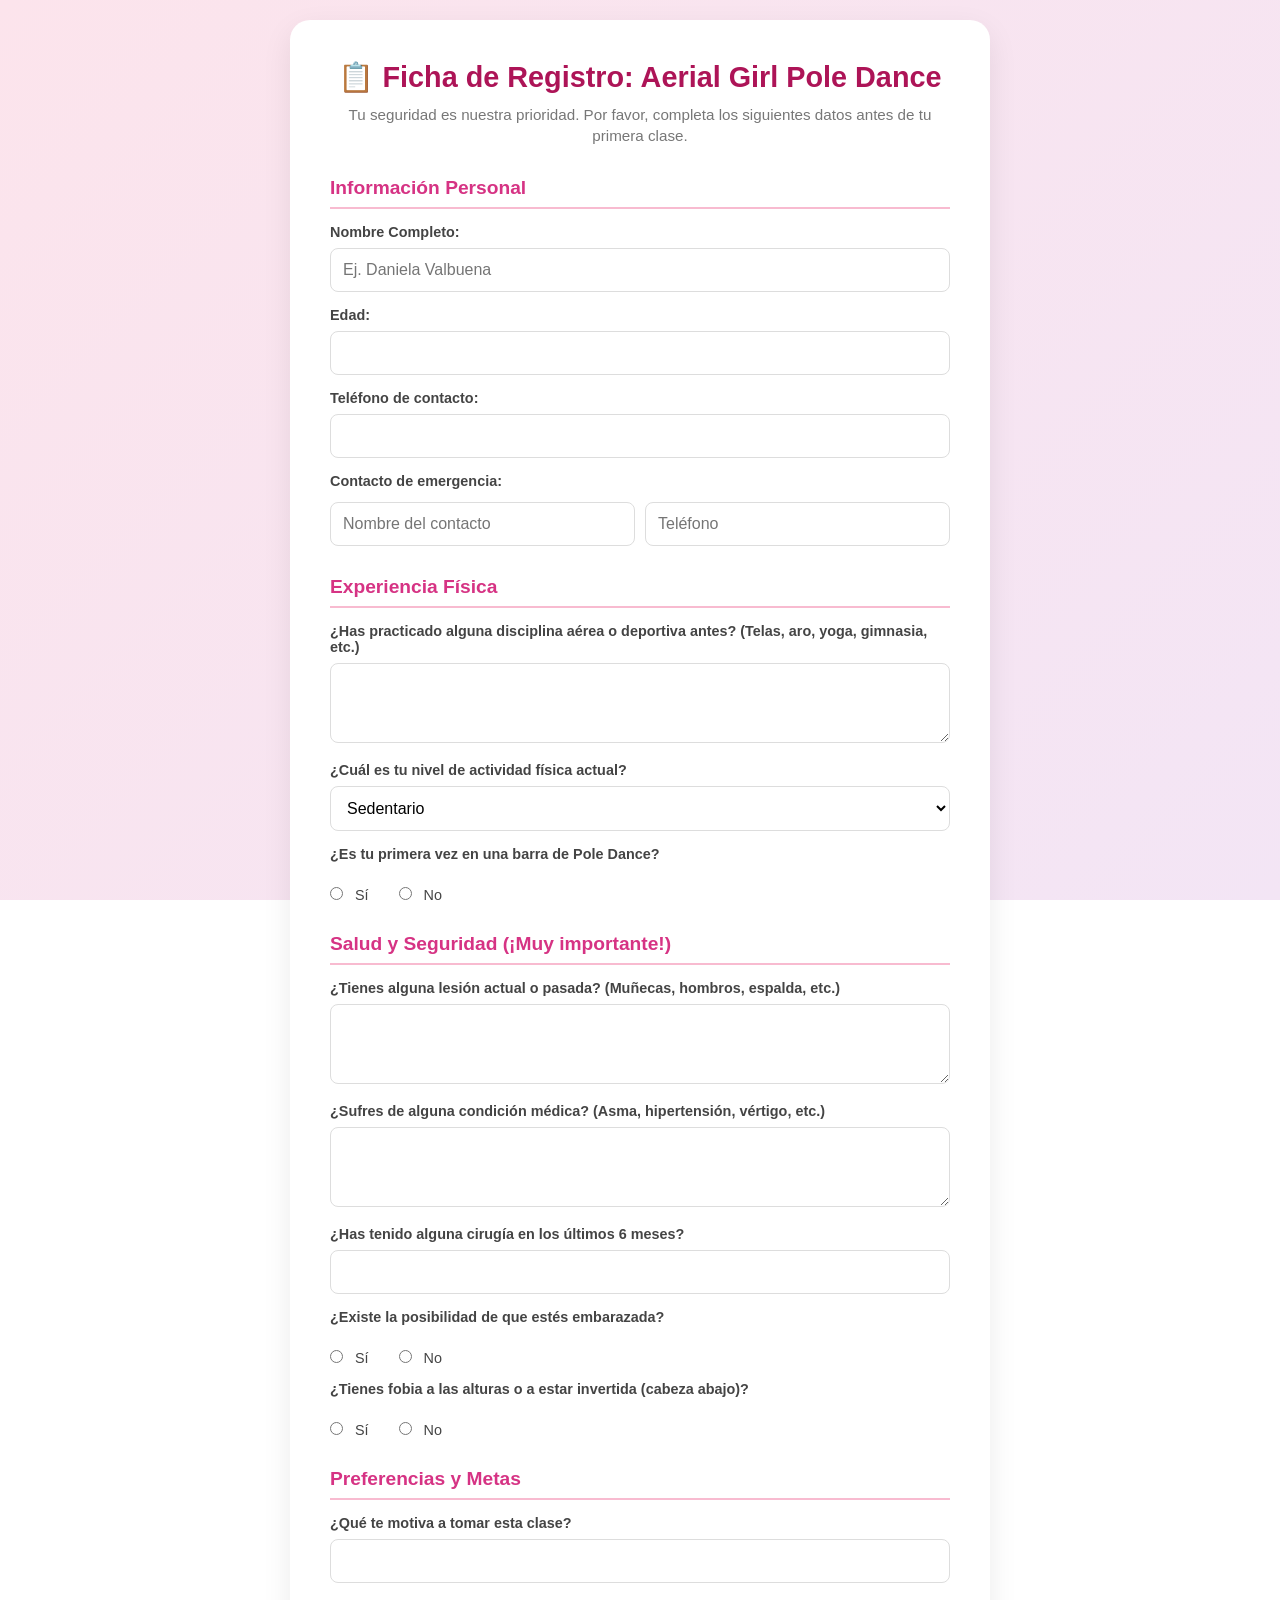
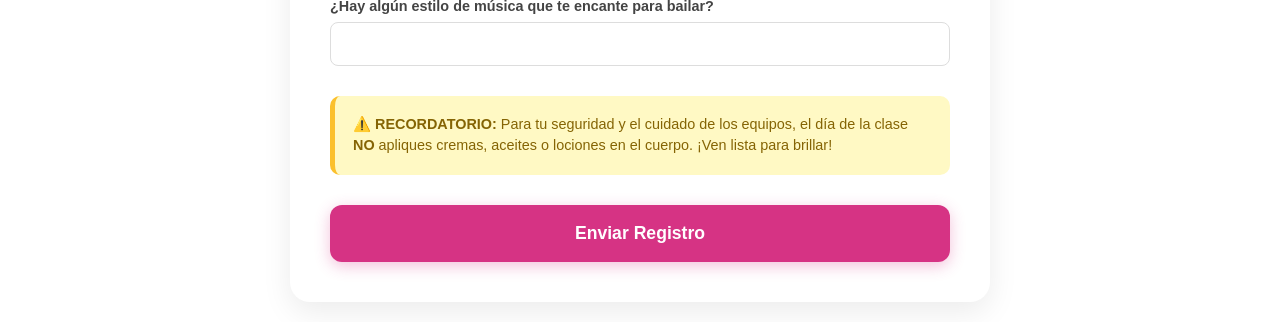
==== index.html @ f77f1cb7 "Primer despliegue del formulario" ====
<!DOCTYPE html>
<html lang="es">
<head>
    <meta charset="UTF-8">
    <meta name="viewport" content="width=device-width, initial-scale=1.0">
    <title>Registro Aerial Girl Pole Dance</title>
    <link rel="stylesheet" href="style.css">
</head>
<body>

    <div class="form-container">
        <h1>📋 Ficha de Registro: Aerial Girl Pole Dance</h1>
        <p class="intro">Tu seguridad es nuestra prioridad. Por favor, completa los siguientes datos antes de tu primera clase.</p>

        <form name="registro-clases" method="POST" data-netlify="true">
            
            <section>
                <h3>Información Personal</h3>
                <label>Nombre Completo:</label>
                <input type="text" name="nombre" placeholder="Ej. Daniela Valbuena" required>
                
                <label>Edad:</label>
                <input type="number" name="edad" required>
                
                <label>Teléfono de contacto:</label>
                <input type="tel" name="telefono" required>
                
                <label>Contacto de emergencia:</label>
                <div class="input-row">
                    <input type="text" name="emergencia_nombre" placeholder="Nombre del contacto" required>
                    <input type="tel" name="emergencia_telefono" placeholder="Teléfono" required>
                </div>
            </section>

            <section>
                <h3>Experiencia Física</h3>
                <label>¿Has practicado alguna disciplina aérea o deportiva antes? (Telas, aro, yoga, gimnasia, etc.)</label>
                <textarea name="experiencia_previa"></textarea>
                
                <label>¿Cuál es tu nivel de actividad física actual?</label>
                <select name="nivel_actividad">
                    <option value="sedentario">Sedentario</option>
                    <option value="ocasional">Ocasional</option>
                    <option value="activo">Activo</option>
                    <option value="atleta">Atleta</option>
                </select>
                
                <label>¿Es tu primera vez en una barra de Pole Dance?</label>
                <div class="radio-group">
                    <label style="font-weight: normal;"><input type="radio" name="primera_vez" value="si"> Sí</label>
                    <label style="font-weight: normal;"><input type="radio" name="primera_vez" value="no"> No</label>
                </div>
            </section>

            <section>
                <h3>Salud y Seguridad (¡Muy importante!)</h3>
                <label>¿Tienes alguna lesión actual o pasada? (Muñecas, hombros, espalda, etc.)</label>
                <textarea name="lesiones"></textarea>
                
                <label>¿Sufres de alguna condición médica? (Asma, hipertensión, vértigo, etc.)</label>
                <textarea name="condiciones_medicas"></textarea>
                
                <label>¿Has tenido alguna cirugía en los últimos 6 meses?</label>
                <input type="text" name="cirugias">
                
                <label>¿Existe la posibilidad de que estés embarazada?</label>
                <div class="radio-group">
                    <label style="font-weight: normal;">
                        <input type="radio" name="embarazo" value="si" required> Sí
                    </label>
                    <label style="font-weight: normal;">
                        <input type="radio" name="embarazo" value="no" required> No
                    </label>
                </div>
                
                <label>¿Tienes fobia a las alturas o a estar invertida (cabeza abajo)?</label>
                <div class="radio-group">
                    <label style="font-weight: normal;">
                        <input type="radio" name="fobias" value="si" required> Sí
                    </label>
                    <label style="font-weight: normal;">
                        <input type="radio" name="fobias" value="no" required> No
                    </label>
                </div>
            </section>

            <section>
                <h3>Preferencias y Metas</h3>
                <label>¿Qué te motiva a tomar esta clase?</label>
                <input type="text" name="motivacion">
                
                <label>¿Hay algún estilo de música que te encante para bailar?</label>
                <input type="text" name="musica">
            </section>

            <div class="alert-box">
                <strong>⚠️ RECORDATORIO:</strong> 
                Para tu seguridad y el cuidado de los equipos, el día de la clase <strong>NO</strong> apliques cremas, aceites o lociones en el cuerpo. ¡Ven lista para brillar!
            </div>

            <button type="submit">Enviar Registro</button>
        </form>
    </div>

</body>
</html>
---- style.css ----
/* Reset y estilos base */
* {
    box-sizing: border-box;
    margin: 0;
    padding: 0;
}

body {
    font-family: 'Segoe UI', Arial, sans-serif;
    /* Color suave de fondo con degradado pastel */
    background: linear-gradient(135deg, #fce4ec 0%, #f3e5f5 100%);
    background-attachment: fixed;
    display: flex;
    justify-content: center;
    align-items: center;
    min-height: 100vh;
    padding: 20px;
    color: #333;
}

/* Contenedor del formulario */
.form-container {
    background: #ffffff;
    padding: 40px;
    border-radius: 20px;
    box-shadow: 0 10px 30px rgba(0, 0, 0, 0.08);
    width: 100%;
    max-width: 700px;
}

h1 {
    color: #ad1457;
    margin-bottom: 10px;
    font-size: 1.8rem;
    text-align: center;
}

.intro {
    text-align: center;
    margin-bottom: 30px;
    color: #777;
    font-size: 0.95rem;
    line-height: 1.4;
}

section {
    margin-bottom: 30px;
}

h3 {
    color: #d63384;
    border-bottom: 2px solid #f8bbd0;
    padding-bottom: 8px;
    margin-bottom: 15px;
    font-size: 1.2rem;
}

label {
    display: block;
    margin-top: 15px;
    font-weight: 600;
    font-size: 0.9rem;
    color: #444;
}

/* Estilos de inputs, textarea y select */
input[type="text"],
input[type="number"],
input[type="tel"],
input[type="email"],
textarea,
select {
    width: 100%;
    padding: 12px;
    margin-top: 8px;
    border: 1px solid #ddd;
    border-radius: 8px;
    background: #fff;
    font-size: 1rem;
    transition: all 0.3s;
}

input:focus, textarea:focus, select:focus {
    outline: none;
    border-color: #d63384;
    box-shadow: 0 0 5px rgba(214, 51, 132, 0.2);
}

textarea {
    resize: vertical;
    min-height: 80px;
}

.radio-group {
    margin-top: 10px;
    display: flex;
    gap: 30px;
}

.radio-group input {
    margin-right: 8px;
    cursor: pointer;
}

/* Caja de advertencia */
.alert-box {
    background: #fff9c4;
    padding: 18px;
    border-radius: 10px;
    border-left: 5px solid #fbc02d;
    margin: 30px 0;
    font-size: 0.9rem;
    color: #856404;
    line-height: 1.5;
}

/* Botón de envío */
button {
    background: #d63384;
    color: white;
    border: none;
    padding: 18px;
    border-radius: 12px;
    width: 100%;
    font-size: 1.1rem;
    font-weight: bold;
    cursor: pointer;
    transition: all 0.3s;
    box-shadow: 0 4px 15px rgba(214, 51, 132, 0.3);
}

button:hover {
    background: #ad1457;
    transform: translateY(-2px);
    box-shadow: 0 6px 20px rgba(173, 20, 87, 0.4);
}


.radio-group {
    margin-top: 10px;
    display: flex;
    gap: 30px; /* Espacio entre el Sí y el No */
}

/* Contenedor para poner inputs lado a lado */
.input-row {
    display: flex;
    flex-direction: column; /* Por defecto uno debajo del otro (móvil) */
    gap: 10px;
    margin-top: 5px;
}

/* En pantallas más grandes (PC/Tablets) se ponen de lado */
@media (min-width: 600px) {
    .input-row {
        flex-direction: row;
    }
    
    .input-row input {
        flex: 1; /* Esto hace que ambos midan lo mismo */
    }
}

/* En móviles, uno debajo del otro */
@media (max-width: 600px) {
    .radio-group {
        flex-direction: column;
        gap: 10px;
    }
}

/* --- DISEÑO RESPONSIVO --- */
@media (max-width: 600px) {
    body {
        padding: 10px; /* Menos espacio alrededor en el celular */
        align-items: flex-start; /* Para que si es muy largo, empiece desde arriba */
    }

    .form-container {
        padding: 20px 15px; /* Reducimos el padding interno */
        border-radius: 12px;
        width: 100%; /* Forzamos a que use el 100% del ancho del móvil */
        max-width: 100%;
    }

    h1 {
        font-size: 1.3rem; /* Título un poco más pequeño para que no se corte */
    }

    /* Hacemos que los radios se vean uno debajo del otro si el espacio es muy poco */
    .radio-group {
        flex-direction: column;
        gap: 10px;
    }
}
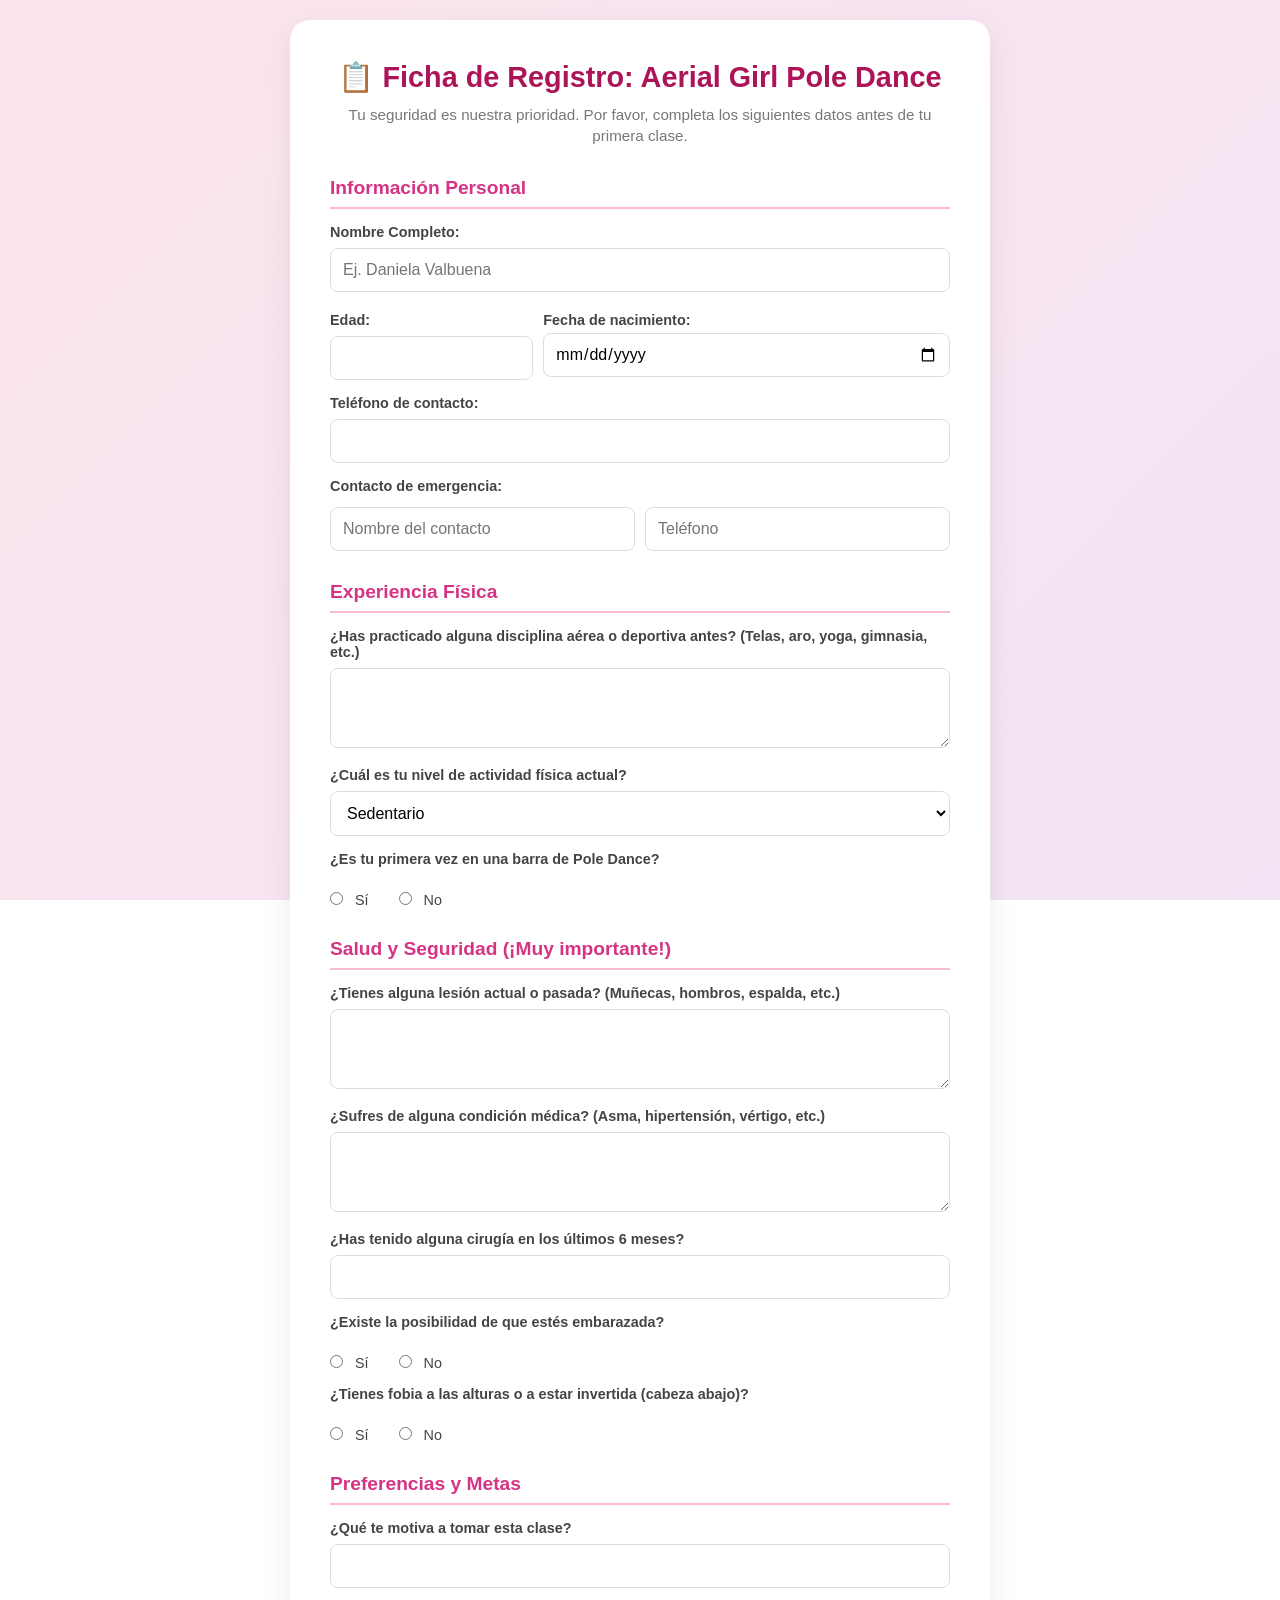
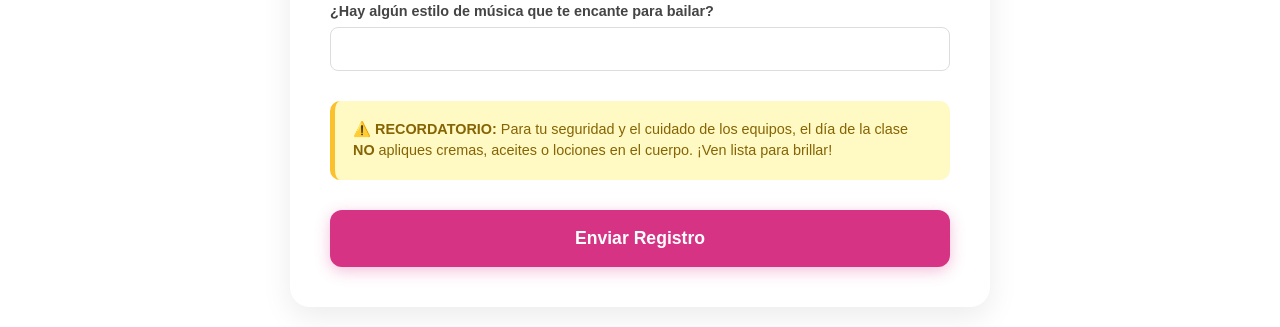
==== commit 2d3024c9: "fecha de nacimiento agregada y gracias actualizado" ====
--- a/index.html
+++ b/index.html
@@ -12,16 +12,24 @@
         <h1>📋 Ficha de Registro: Aerial Girl Pole Dance</h1>
         <p class="intro">Tu seguridad es nuestra prioridad. Por favor, completa los siguientes datos antes de tu primera clase.</p>
 
-        <form name="registro-clases" method="POST" data-netlify="true">
+        <form name="registro-clases" method="POST" data-netlify="true" action="/gracias.html">
             
             <section>
                 <h3>Información Personal</h3>
                 <label>Nombre Completo:</label>
                 <input type="text" name="nombre" placeholder="Ej. Daniela Valbuena" required>
                 
-                <label>Edad:</label>
-                <input type="number" name="edad" required>
-                
+                <div class="input-row">
+                        <div style="flex: 1;">
+                            <label>Edad:</label>
+                            <input type="number" name="edad" required>
+                        </div>
+                        <div style="flex: 2;">
+                            <label>Fecha de nacimiento:</label>
+                            <input type="date" name="fecha_nacimiento" required>
+                        </div>
+                </div>
+
                 <label>Teléfono de contacto:</label>
                 <input type="tel" name="telefono" required>
                 
--- a/style.css
+++ b/style.css
@@ -150,6 +150,18 @@
     margin-top: 5px;
 }
 
+input[type="date"] {
+    width: 100%;
+    max-width: 100%;
+    padding: 11px; /* Un poco menos para compensar el icono del calendario */
+    margin-top: 5px;
+    border: 1px solid #ddd;
+    border-radius: 8px;
+    font-family: inherit; /* Para que use Segoe UI */
+    font-size: 16px;
+    background: #fff;
+}
+
 /* En pantallas más grandes (PC/Tablets) se ponen de lado */
 @media (min-width: 600px) {
     .input-row {
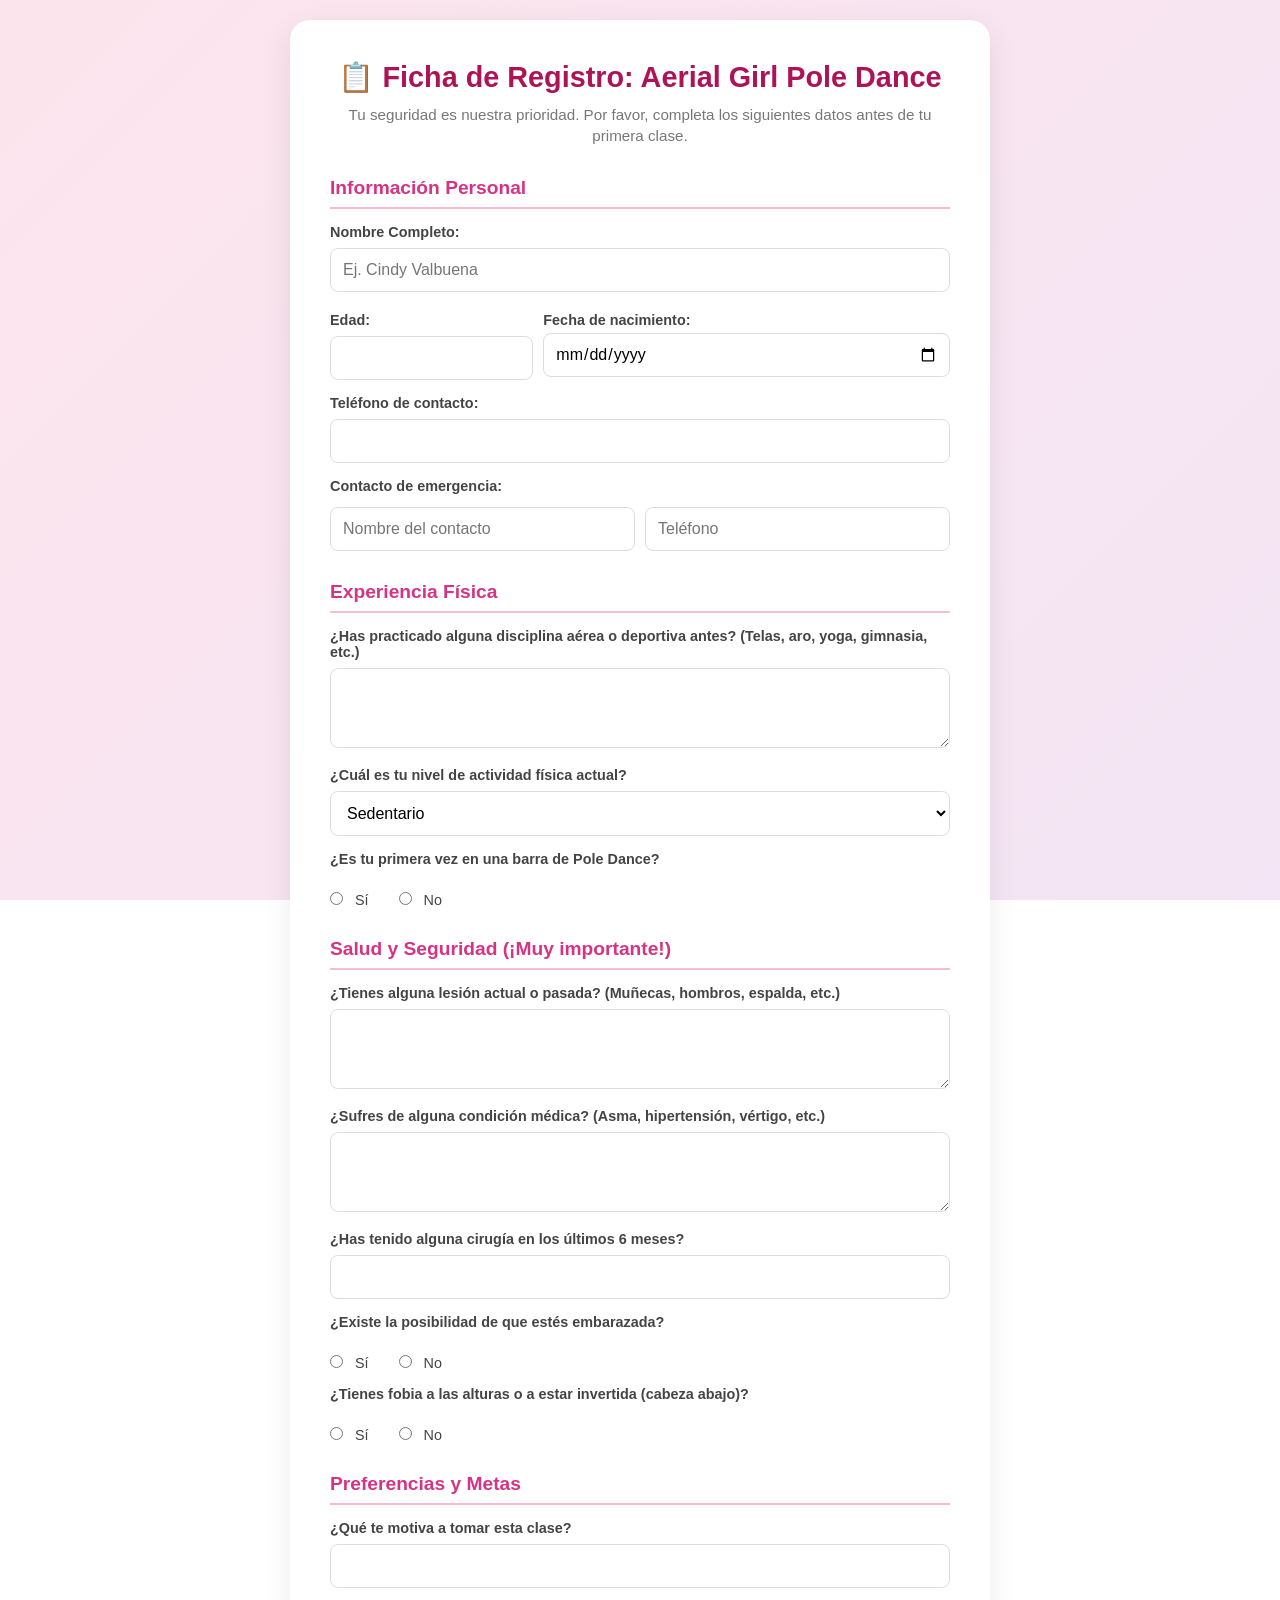
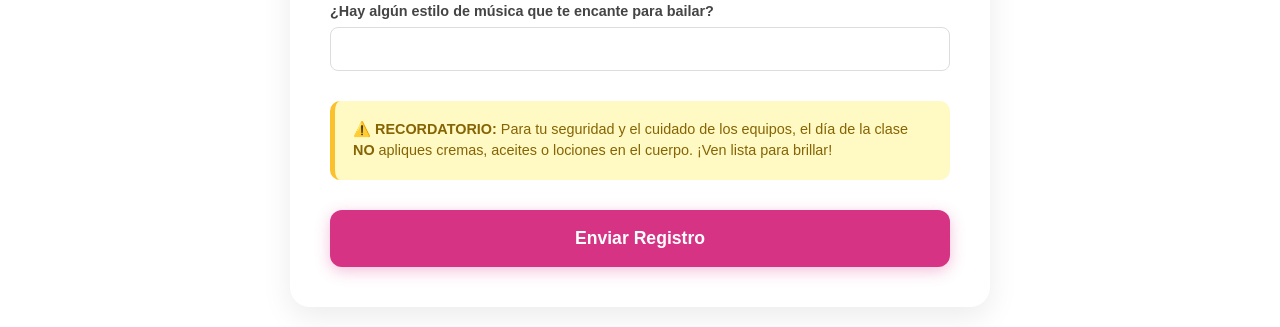
==== commit a79ba0e2: "Input hidden" ====
--- a/index.html
+++ b/index.html
@@ -13,11 +13,13 @@
         <p class="intro">Tu seguridad es nuestra prioridad. Por favor, completa los siguientes datos antes de tu primera clase.</p>
 
         <form name="registro-clases" method="POST" data-netlify="true" action="/gracias.html">
+
+            <input type="hidden" name="subject" value="Nueva Inscripción - Aerial Girl Pole Dance">
             
             <section>
                 <h3>Información Personal</h3>
                 <label>Nombre Completo:</label>
-                <input type="text" name="nombre" placeholder="Ej. Daniela Valbuena" required>
+                <input type="text" name="nombre" placeholder="Ej. Cindy Valbuena" required>
                 
                 <div class="input-row">
                         <div style="flex: 1;">
